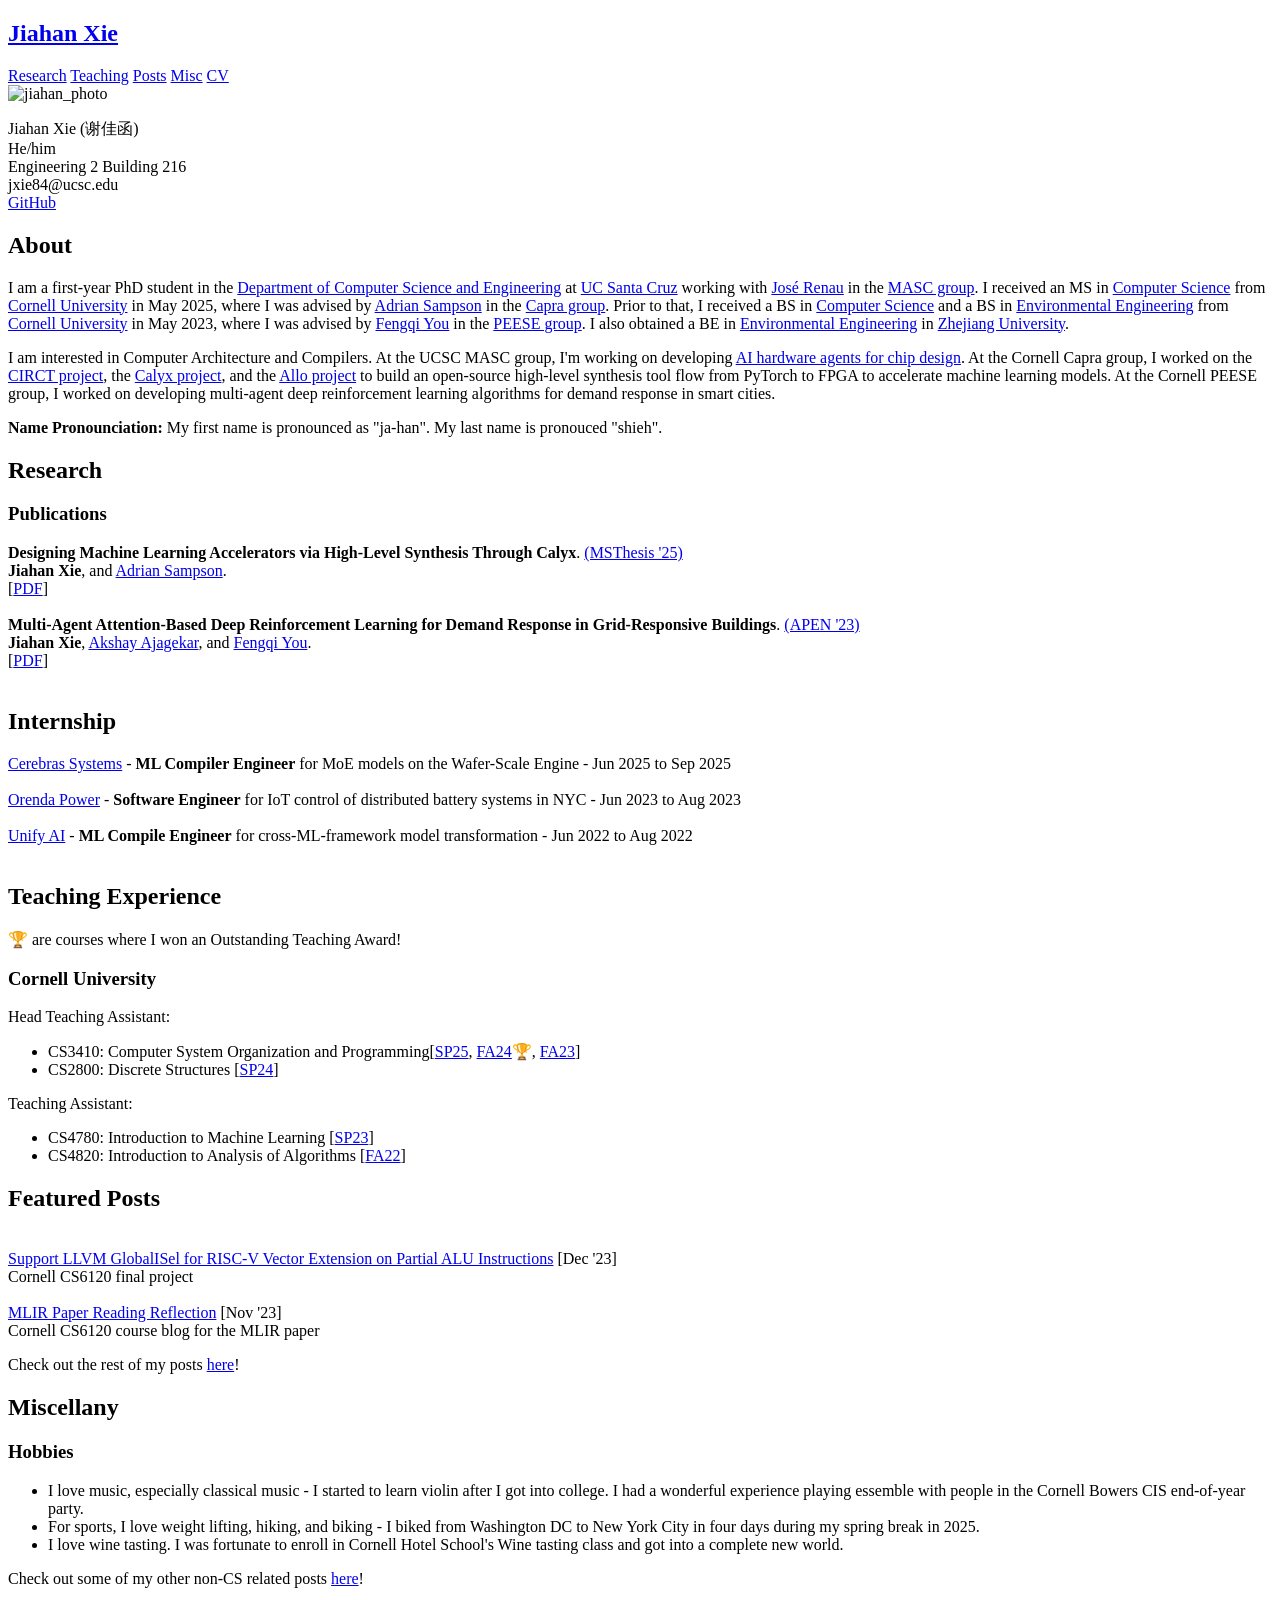
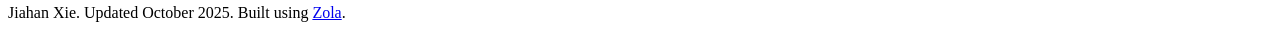
==== about/index.html @ 3ce9fde3 "deploy: 3f0bf001915a5d16b5d237b95fc6ea4cb7114ef1" ====
<!DOCTYPE html>
<html lang="en">

<head>
  <meta charset="utf-8">
  
  <title>About | Jiahan Xie</title>
  
  <link rel="icon" href="https://jiahanxie353.github.io/img/favicon.png" type="image/png">
  <link href="https://jiahanxie353.github.io/css/main.css" type="text/css" rel="stylesheet">
</head>

<body>
  <header>
    <nav>
      <h1 class="name"><a class="nav-item" href="/">Jiahan Xie</a></h1>
      <a class="nav-item" href="/#research">Research</a>
      <a class="nav-item" href="/#teaching">Teaching</a>
      <a class="nav-item" href="https://jiahanxie353.github.io/posts/">Posts</a>
      <a class="nav-item" href="https://jiahanxie353.github.io/misc/">Misc</a>
      <a class="nav-item" href="https://jiahanxie353.github.io/Jiahan_Xie_CV_Current.pdf">CV</a>
    </nav>
  </header><!--End of Header-->

  <section class="section">
    <div class="container">
      

<div class = "basic_info">
  <img src="https://jiahanxie353.github.io/img/tall.jpg" alt="jiahan_photo">
  <p> Jiahan Xie (谢佳函) <br>
  He/him<br>
  Engineering 2 Building 216<br>
  jxie84@ucsc.edu<br>
  <a href="https://github.com/jiahanxie353">GitHub</a></p>
  <!-- <p> <a href = "Jiahan_Xie_CV_Current.pdf"> CV </a></p> -->
  <!-- <p> <a href = "https://twitter.com/ayaka_yourhero"> Twitter </a></p> -->
</div> <!-- End of basic_info -->


<!-- Bio -->
<section>
  <div class="bio">
    
    <h2>About</h2>
    <p>I am a first-year PhD student in the <a href="https://engineering.ucsc.edu/departments/computer-science-and-engineering/">Department of Computer Science and Engineering</a> at <a href="https://www.ucsc.edu/">UC Santa Cruz</a> working with <a href="https://users.soe.ucsc.edu/~renau/">José Renau</a> in the <a href="https://masc.soe.ucsc.edu/">MASC group</a>. I received an MS in <a href="https://www.cs.cornell.edu/master-science-computer-science">Computer Science</a> from <a href="https://www.cornell.edu/">Cornell University</a> in May 2025, where I was advised by <a href="https://www.cs.cornell.edu/~asampson/">Adrian Sampson</a> in the <a href="https://capra.cs.cornell.edu/">Capra group</a>. Prior to that, I received a BS in <a href="https://www.cs.cornell.edu/">Computer Science</a> and a BS in <a href="https://cals.cornell.edu/environmental-engineering">Environmental Engineering</a> from <a href="https://www.cornell.edu/">Cornell University</a> in May 2023, where I was advised by <a href="https://www.peese.org/professor/">Fengqi You</a> in the <a href="https://www.peese.org/">PEESE group</a>. I also obtained a BE in <a href="http://www.cers.zju.edu.cn/ceren/2019/0812/c35429a1466307/page.htm">Environmental Engineering</a> in <a href="https://www.zju.edu.cn/english/">Zhejiang University</a>.</p>
<p>I am interested in Computer Architecture and Compilers. At the UCSC MASC group, I'm working on developing <a href="https://github.com/masc-ucsc/hagent">AI hardware agents for chip design</a>. At the Cornell Capra group, I worked on the <a href="https://circt.llvm.org/">CIRCT project</a>, the <a href="https://calyxir.org/">Calyx project</a>, and the <a href="https://cornell-zhang.github.io/allo/">Allo project</a> to build an open-source high-level synthesis tool flow from PyTorch to FPGA to accelerate machine learning models. At the Cornell PEESE group, I worked on developing multi-agent deep reinforcement learning algorithms for demand response in smart cities.</p>
<p><strong>Name Pronounciation:</strong> My first name is pronounced as "ja-han". My last name is pronouced "shieh".</p>

  </div>
</section>

<section>
  <div class="research" id="research">
    <h2>Research</h2>
    <h3>Publications</h3>
    
    
    
    <div>
      <div>
      <b>Designing Machine Learning Accelerators via High-Level Synthesis Through Calyx</b>. <a href = "https:&#x2F;&#x2F;www.cs.cornell.edu&#x2F;master-science-computer-science">(MSThesis &#x27;25)</a>
      </div>
      <div class="pub_list">
      
      <b>Jiahan Xie</b>, 
      
      and <a href="https:&#x2F;&#x2F;www.cs.cornell.edu&#x2F;~asampson&#x2F;">Adrian Sampson</a>.
      <br>
      
      [<a href="&#x2F;files&#x2F;publications&#x2F;ms-thesis.pdf">PDF</a>]
      
      
      </div>
    </div><br>
    
    
    <div>
      <div>
      <b>Multi-Agent Attention-Based Deep Reinforcement Learning for Demand Response in Grid-Responsive Buildings</b>. <a href = "https:&#x2F;&#x2F;www.sciencedirect.com&#x2F;journal&#x2F;applied-energy">(APEN &#x27;23)</a>
      </div>
      <div class="pub_list">
      
      <b>Jiahan Xie</b>, 
      
      <a href="https:&#x2F;&#x2F;www.akshayajagekar.com&#x2F;">Akshay Ajagekar</a>, 
      
      and <a href="https:&#x2F;&#x2F;www.engineering.cornell.edu&#x2F;people&#x2F;fengqi-you&#x2F;">Fengqi You</a>.
      <br>
      
      [<a href="&#x2F;files&#x2F;publications&#x2F;apen.pdf">PDF</a>]
      
      
      </div>
    </div><br>
    
  </div>
</section>


<section>
  <div class="internship" id="internship">
    <h2>Internship</h2>
    
    
    <div>
    
    <a href="https:&#x2F;&#x2F;www.cerebras.ai&#x2F;">Cerebras Systems</a>
    
    - <b>ML Compiler Engineer</b> for MoE models on the Wafer-Scale Engine - Jun 2025 to Sep 2025
    </div><br>
    
    <div>
    
    <a href="https:&#x2F;&#x2F;orendapower.com&#x2F;">Orenda Power</a>
    
    - <b>Software Engineer</b> for IoT control of distributed battery systems in NYC - Jun 2023 to Aug 2023
    </div><br>
    
    <div>
    
    <a href="https:&#x2F;&#x2F;unify.ai&#x2F;">Unify AI</a>
    
    - <b>ML Compile Engineer</b> for cross-ML-framework model transformation - Jun 2022 to Aug 2022
    </div><br>
    
  </div>
</section>

<section>
  <div class="teaching" id="teaching">
    <h2>Teaching Experience</h2>
    &#127942; are courses where I won an Outstanding Teaching Award!
    
    
    <h3>Cornell University</h3>
    <p>Head Teaching Assistant:</p>
<ul>
<li>CS3410: Computer System Organization and Programming[<a href="https://www.cs.cornell.edu/courses/cs3410/2025sp/">SP25</a>, <a href="https://www.cs.cornell.edu/courses/cs3410/2024fa/">FA24</a>🏆, <a href="https://classes.cornell.edu/browse/roster/FA23/class/CS/3410">FA23</a>]</li>
<li>CS2800: Discrete Structures [<a href="https://classes.cornell.edu/browse/roster/SP24/class/CS/2800">SP24</a>]</li>
</ul>
<p>Teaching Assistant:</p>
<ul>
<li>CS4780: Introduction to Machine Learning [<a href="https://classes.cornell.edu/browse/roster/SP23/class/CS/4780">SP23</a>]</li>
<li>CS4820: Introduction to Analysis of Algorithms [<a href="https://classes.cornell.edu/browse/roster/FA23/class/CS/4820">FA22</a>]</li>
</ul>

    
  </div>
</section>

<section>
  <div class="posts">
    <h2>Featured Posts</h2>
    
    <br>
    <a href="https:&#x2F;&#x2F;www.cs.cornell.edu&#x2F;courses&#x2F;cs6120&#x2F;2023fa&#x2F;blog&#x2F;rvv-llvm-gisel&#x2F;">Support LLVM GlobalISel for RISC-V Vector Extension on Partial ALU Instructions</a> [Dec &#x27;23]
    <div class="indented">
    Cornell CS6120 final project
    </div><br>
    <a href="https:&#x2F;&#x2F;www.cs.cornell.edu&#x2F;courses&#x2F;cs6120&#x2F;2023fa&#x2F;blog&#x2F;mlir&#x2F;">MLIR Paper Reading Reflection</a> [Nov &#x27;23]
    <div class="indented">
    Cornell CS6120 course blog for the MLIR paper
    </div>
    <p>Check out the rest of my posts <a href="https://jiahanxie353.github.io/posts/">here</a>!</p>
  </div>
</section>

<section>
  <div class="misc">
    <h2>Miscellany</h2>
    
    <h3>Hobbies</h3>
    <ul>
<li>I love music, especially classical music - I started to learn violin after I got into college. I had a wonderful experience playing essemble with people in the Cornell Bowers CIS end-of-year party.</li>
<li>For sports, I love weight lifting, hiking, and biking - I biked from Washington DC to New York City in four days during my spring break in 2025.</li>
<li>I love wine tasting. I was fortunate to enroll in Cornell Hotel School's Wine tasting class and got into a complete new world.</li>
</ul>

    <p>Check out some of my other non-CS related posts <a href="https://jiahanxie353.github.io/misc/">here</a>!
  </div>
</section>


    </div>
  </section>
</body>

<footer>
<p>Jiahan Xie. Updated October 2025. Built using <a href="https://www.getzola.org/">Zola</a>.</p>
</footer>

</html>
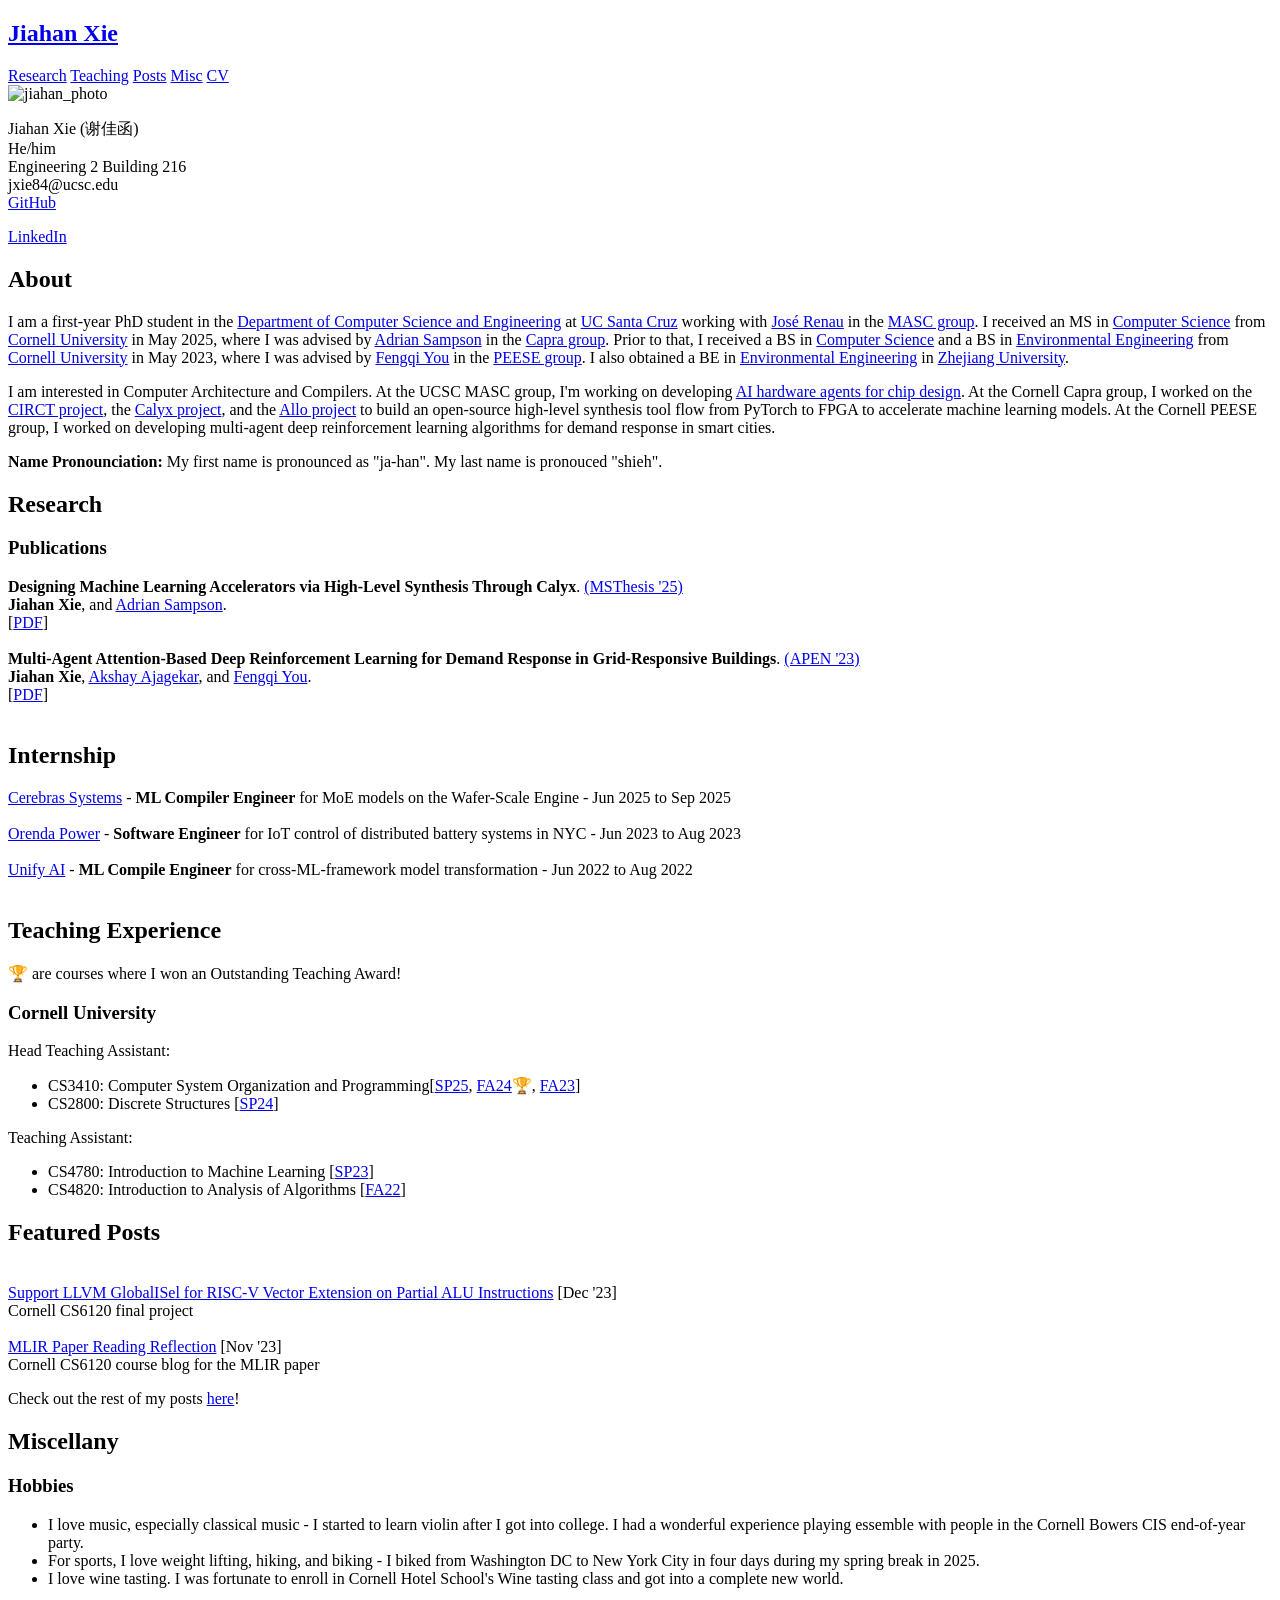
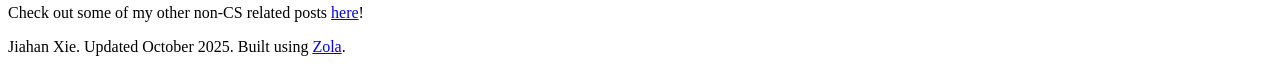
==== commit 473b476c: "deploy: 453d6703da9d38d57b4dfc6fa80bc749235bc399" ====
--- a/about/index.html
+++ b/about/index.html
@@ -34,7 +34,7 @@
   jxie84@ucsc.edu<br>
   <a href="https://github.com/jiahanxie353">GitHub</a></p>
   <!-- <p> <a href = "Jiahan_Xie_CV_Current.pdf"> CV </a></p> -->
-  <!-- <p> <a href = "https://twitter.com/ayaka_yourhero"> Twitter </a></p> -->
+  <p> <a href = "https://www.linkedin.com/in/jiahan-xie-0924b9226/"> LinkedIn </a></p>
 </div> <!-- End of basic_info -->
 
 
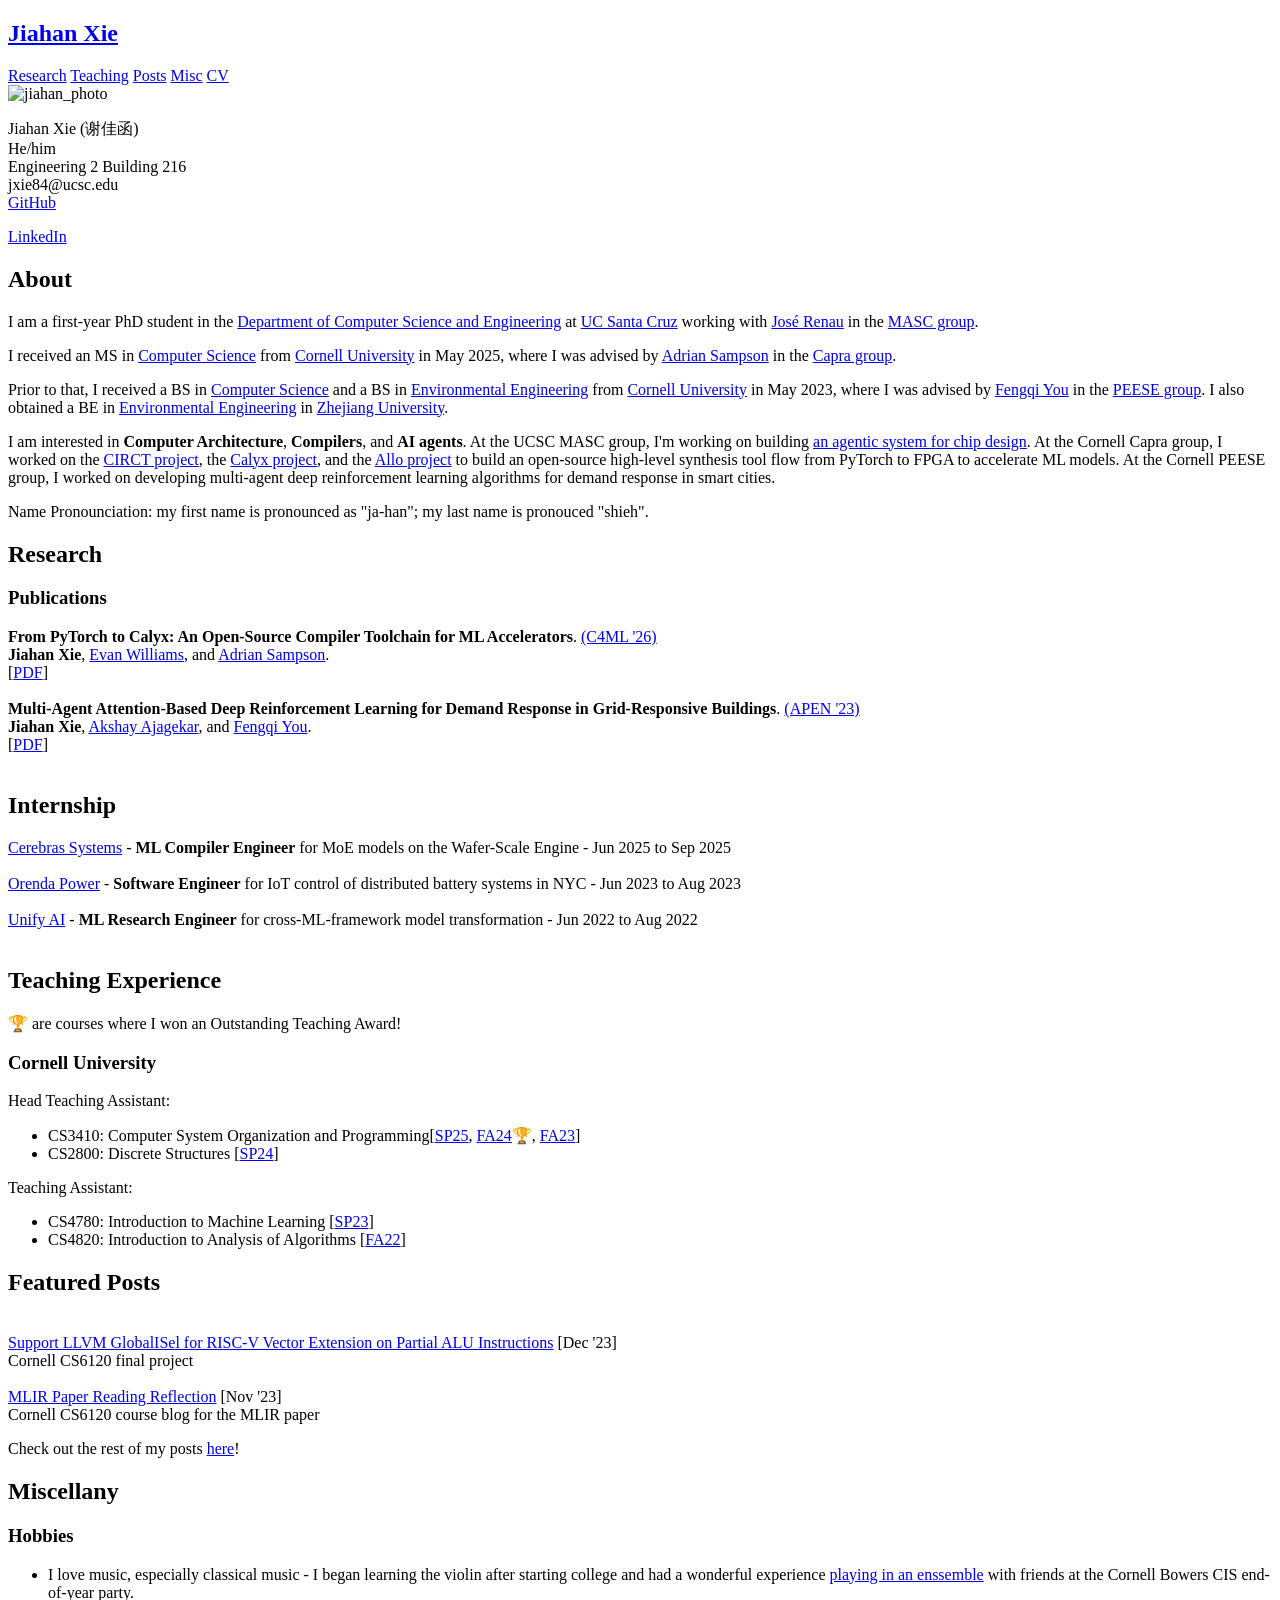
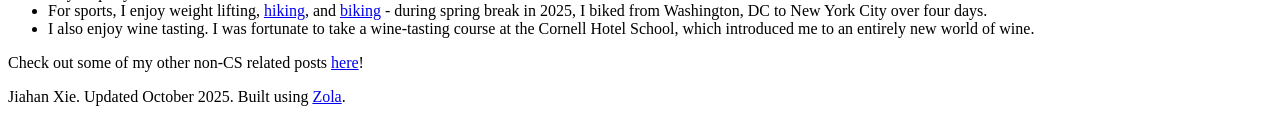
==== commit e36bd901: "deploy: 4eee108e94d418e946272a928281e93fccb4250f" ====
--- a/about/index.html
+++ b/about/index.html
@@ -43,9 +43,11 @@
   <div class="bio">
     
     <h2>About</h2>
-    <p>I am a first-year PhD student in the <a href="https://engineering.ucsc.edu/departments/computer-science-and-engineering/">Department of Computer Science and Engineering</a> at <a href="https://www.ucsc.edu/">UC Santa Cruz</a> working with <a href="https://users.soe.ucsc.edu/~renau/">José Renau</a> in the <a href="https://masc.soe.ucsc.edu/">MASC group</a>. I received an MS in <a href="https://www.cs.cornell.edu/master-science-computer-science">Computer Science</a> from <a href="https://www.cornell.edu/">Cornell University</a> in May 2025, where I was advised by <a href="https://www.cs.cornell.edu/~asampson/">Adrian Sampson</a> in the <a href="https://capra.cs.cornell.edu/">Capra group</a>. Prior to that, I received a BS in <a href="https://www.cs.cornell.edu/">Computer Science</a> and a BS in <a href="https://cals.cornell.edu/environmental-engineering">Environmental Engineering</a> from <a href="https://www.cornell.edu/">Cornell University</a> in May 2023, where I was advised by <a href="https://www.peese.org/professor/">Fengqi You</a> in the <a href="https://www.peese.org/">PEESE group</a>. I also obtained a BE in <a href="http://www.cers.zju.edu.cn/ceren/2019/0812/c35429a1466307/page.htm">Environmental Engineering</a> in <a href="https://www.zju.edu.cn/english/">Zhejiang University</a>.</p>
-<p>I am interested in Computer Architecture and Compilers. At the UCSC MASC group, I'm working on developing <a href="https://github.com/masc-ucsc/hagent">AI hardware agents for chip design</a>. At the Cornell Capra group, I worked on the <a href="https://circt.llvm.org/">CIRCT project</a>, the <a href="https://calyxir.org/">Calyx project</a>, and the <a href="https://cornell-zhang.github.io/allo/">Allo project</a> to build an open-source high-level synthesis tool flow from PyTorch to FPGA to accelerate machine learning models. At the Cornell PEESE group, I worked on developing multi-agent deep reinforcement learning algorithms for demand response in smart cities.</p>
-<p><strong>Name Pronounciation:</strong> My first name is pronounced as "ja-han". My last name is pronouced "shieh".</p>
+    <p>I am a first-year PhD student in the <a rel="external" href="https://engineering.ucsc.edu/departments/computer-science-and-engineering/">Department of Computer Science and Engineering</a> at <a rel="external" href="https://www.ucsc.edu/">UC Santa Cruz</a> working with <a rel="external" href="https://users.soe.ucsc.edu/~renau/">José Renau</a> in the <a rel="external" href="https://masc.soe.ucsc.edu/">MASC group</a>.</p>
+<p>I received an MS in <a rel="external" href="https://www.cs.cornell.edu/master-science-computer-science">Computer Science</a> from <a rel="external" href="https://www.cornell.edu/">Cornell University</a> in May 2025, where I was advised by <a rel="external" href="https://www.cs.cornell.edu/~asampson/">Adrian Sampson</a> in the <a rel="external" href="https://capra.cs.cornell.edu/">Capra group</a>.</p>
+<p>Prior to that, I received a BS in <a rel="external" href="https://www.cs.cornell.edu/">Computer Science</a> and a BS in <a rel="external" href="https://cals.cornell.edu/environmental-engineering">Environmental Engineering</a> from <a rel="external" href="https://www.cornell.edu/">Cornell University</a> in May 2023, where I was advised by <a rel="external" href="https://www.peese.org/professor/">Fengqi You</a> in the <a rel="external" href="https://www.peese.org/">PEESE group</a>. I also obtained a BE in <a rel="external" href="http://www.cers.zju.edu.cn/ceren/2019/0812/c35429a1466307/page.htm">Environmental Engineering</a> in <a rel="external" href="https://www.zju.edu.cn/english/">Zhejiang University</a>.</p>
+<p>I am interested in <strong>Computer Architecture</strong>, <strong>Compilers</strong>, and <strong>AI agents</strong>. At the UCSC MASC group, I'm working on building <a rel="external" href="https://github.com/masc-ucsc/hagent">an agentic system for chip design</a>. At the Cornell Capra group, I worked on the <a rel="external" href="https://circt.llvm.org/">CIRCT project</a>, the <a rel="external" href="https://calyxir.org/">Calyx project</a>, and the <a rel="external" href="https://cornell-zhang.github.io/allo/">Allo project</a> to build an open-source high-level synthesis tool flow from PyTorch to FPGA to accelerate ML models. At the Cornell PEESE group, I worked on developing multi-agent deep reinforcement learning algorithms for demand response in smart cities.</p>
+<p>Name Pronounciation: my first name is pronounced as "ja-han"; my last name is pronouced "shieh".</p>
 
   </div>
 </section>
@@ -59,16 +61,18 @@
     
     <div>
       <div>
-      <b>Designing Machine Learning Accelerators via High-Level Synthesis Through Calyx</b>. <a href = "https:&#x2F;&#x2F;www.cs.cornell.edu&#x2F;master-science-computer-science">(MSThesis &#x27;25)</a>
+      <b>From PyTorch to Calyx: An Open-Source Compiler Toolchain for ML Accelerators</b>. <a href = "https:&#x2F;&#x2F;c4ml.org&#x2F;">(C4ML &#x27;26)</a>
       </div>
       <div class="pub_list">
       
       <b>Jiahan Xie</b>, 
       
+      <a href="https:&#x2F;&#x2F;evanmwilliams.github.io&#x2F;">Evan Williams</a>, 
+      
       and <a href="https:&#x2F;&#x2F;www.cs.cornell.edu&#x2F;~asampson&#x2F;">Adrian Sampson</a>.
       <br>
       
-      [<a href="&#x2F;files&#x2F;publications&#x2F;ms-thesis.pdf">PDF</a>]
+      [<a href="&#x2F;files&#x2F;publications&#x2F;pt2calyx.pdf">PDF</a>]
       
       
       </div>
@@ -121,7 +125,7 @@
     
     <a href="https:&#x2F;&#x2F;unify.ai&#x2F;">Unify AI</a>
     
-    - <b>ML Compile Engineer</b> for cross-ML-framework model transformation - Jun 2022 to Aug 2022
+    - <b>ML Research Engineer</b> for cross-ML-framework model transformation - Jun 2022 to Aug 2022
     </div><br>
     
   </div>
@@ -136,13 +140,13 @@
     <h3>Cornell University</h3>
     <p>Head Teaching Assistant:</p>
 <ul>
-<li>CS3410: Computer System Organization and Programming[<a href="https://www.cs.cornell.edu/courses/cs3410/2025sp/">SP25</a>, <a href="https://www.cs.cornell.edu/courses/cs3410/2024fa/">FA24</a>🏆, <a href="https://classes.cornell.edu/browse/roster/FA23/class/CS/3410">FA23</a>]</li>
-<li>CS2800: Discrete Structures [<a href="https://classes.cornell.edu/browse/roster/SP24/class/CS/2800">SP24</a>]</li>
+<li>CS3410: Computer System Organization and Programming[<a rel="external" href="https://www.cs.cornell.edu/courses/cs3410/2025sp/">SP25</a>, <a rel="external" href="https://www.cs.cornell.edu/courses/cs3410/2024fa/">FA24</a>🏆, <a rel="external" href="https://classes.cornell.edu/browse/roster/FA23/class/CS/3410">FA23</a>]</li>
+<li>CS2800: Discrete Structures [<a rel="external" href="https://classes.cornell.edu/browse/roster/SP24/class/CS/2800">SP24</a>]</li>
 </ul>
 <p>Teaching Assistant:</p>
 <ul>
-<li>CS4780: Introduction to Machine Learning [<a href="https://classes.cornell.edu/browse/roster/SP23/class/CS/4780">SP23</a>]</li>
-<li>CS4820: Introduction to Analysis of Algorithms [<a href="https://classes.cornell.edu/browse/roster/FA23/class/CS/4820">FA22</a>]</li>
+<li>CS4780: Introduction to Machine Learning [<a rel="external" href="https://classes.cornell.edu/browse/roster/SP23/class/CS/4780">SP23</a>]</li>
+<li>CS4820: Introduction to Analysis of Algorithms [<a rel="external" href="https://classes.cornell.edu/browse/roster/FA23/class/CS/4820">FA22</a>]</li>
 </ul>
 
     
@@ -172,9 +176,9 @@
     
     <h3>Hobbies</h3>
     <ul>
-<li>I love music, especially classical music - I started to learn violin after I got into college. I had a wonderful experience playing essemble with people in the Cornell Bowers CIS end-of-year party.</li>
-<li>For sports, I love weight lifting, hiking, and biking - I biked from Washington DC to New York City in four days during my spring break in 2025.</li>
-<li>I love wine tasting. I was fortunate to enroll in Cornell Hotel School's Wine tasting class and got into a complete new world.</li>
+<li>I love music, especially classical music - I began learning the violin after starting college and had a wonderful experience <a href="/img/hobbies/violin.png">playing in an enssemble</a> with friends at the Cornell Bowers CIS end-of-year party.</li>
+<li>For sports, I enjoy weight lifting, <a href="/img/hobbies/hiking.jpg">hiking</a>, and <a href="/img/hobbies/biking.jpeg">biking</a> - during spring break in 2025, I biked from Washington, DC to New York City over four days.</li>
+<li>I also enjoy wine tasting. I was fortunate to take a wine-tasting course at the Cornell Hotel School, which introduced me to an entirely new world of wine.</li>
 </ul>
 
     <p>Check out some of my other non-CS related posts <a href="https://jiahanxie353.github.io/misc/">here</a>!
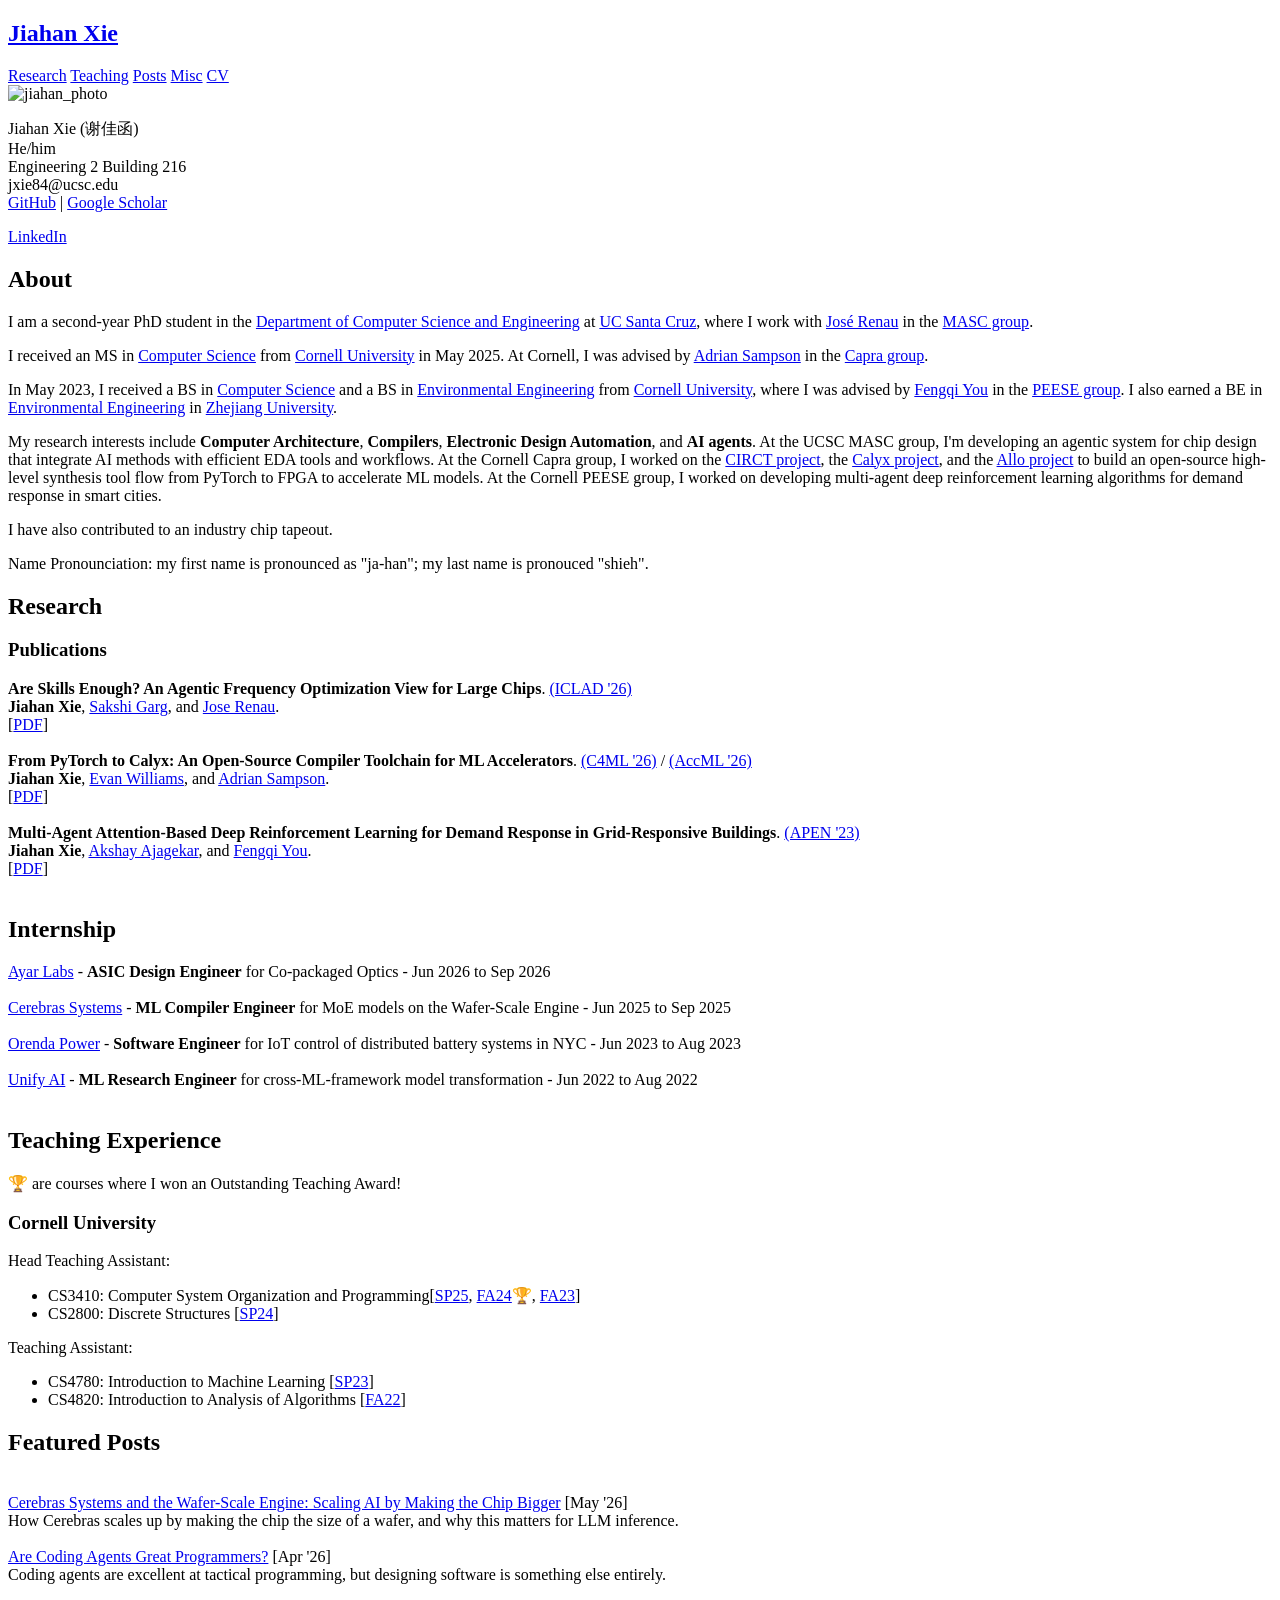
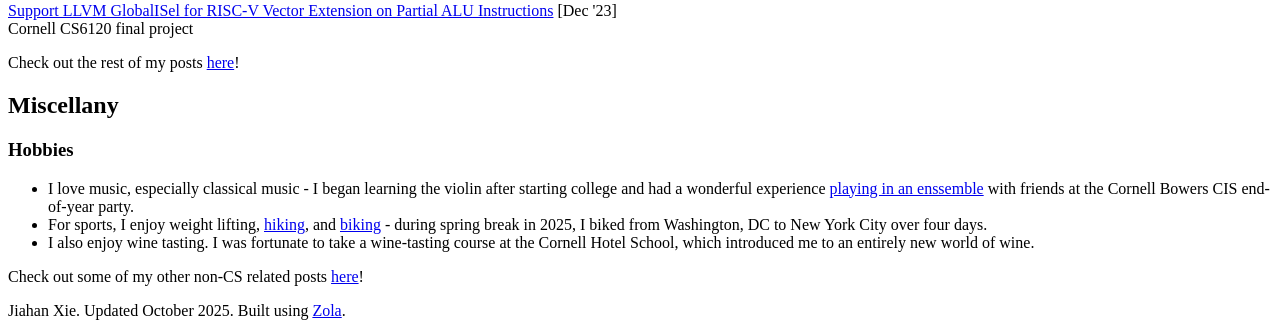
==== commit f0677e89: "deploy: 2b9c9852264303284aab5269e09e33028ef475bf" ====
--- a/about/index.html
+++ b/about/index.html
@@ -32,7 +32,7 @@
   He/him<br>
   Engineering 2 Building 216<br>
   jxie84@ucsc.edu<br>
-  <a href="https://github.com/jiahanxie353">GitHub</a></p>
+  <a href="https://github.com/jiahanxie353">GitHub</a> | <a href="https://scholar.google.com/citations?user=Hs2OaRoAAAAJ&hl=en">Google Scholar</a></p>
   <!-- <p> <a href = "Jiahan_Xie_CV_Current.pdf"> CV </a></p> -->
   <p> <a href = "https://www.linkedin.com/in/jiahan-xie-0924b9226/"> LinkedIn </a></p>
 </div> <!-- End of basic_info -->
@@ -43,10 +43,11 @@
   <div class="bio">
     
     <h2>About</h2>
-    <p>I am a first-year PhD student in the <a rel="external" href="https://engineering.ucsc.edu/departments/computer-science-and-engineering/">Department of Computer Science and Engineering</a> at <a rel="external" href="https://www.ucsc.edu/">UC Santa Cruz</a> working with <a rel="external" href="https://users.soe.ucsc.edu/~renau/">José Renau</a> in the <a rel="external" href="https://masc.soe.ucsc.edu/">MASC group</a>.</p>
-<p>I received an MS in <a rel="external" href="https://www.cs.cornell.edu/master-science-computer-science">Computer Science</a> from <a rel="external" href="https://www.cornell.edu/">Cornell University</a> in May 2025, where I was advised by <a rel="external" href="https://www.cs.cornell.edu/~asampson/">Adrian Sampson</a> in the <a rel="external" href="https://capra.cs.cornell.edu/">Capra group</a>.</p>
-<p>Prior to that, I received a BS in <a rel="external" href="https://www.cs.cornell.edu/">Computer Science</a> and a BS in <a rel="external" href="https://cals.cornell.edu/environmental-engineering">Environmental Engineering</a> from <a rel="external" href="https://www.cornell.edu/">Cornell University</a> in May 2023, where I was advised by <a rel="external" href="https://www.peese.org/professor/">Fengqi You</a> in the <a rel="external" href="https://www.peese.org/">PEESE group</a>. I also obtained a BE in <a rel="external" href="http://www.cers.zju.edu.cn/ceren/2019/0812/c35429a1466307/page.htm">Environmental Engineering</a> in <a rel="external" href="https://www.zju.edu.cn/english/">Zhejiang University</a>.</p>
-<p>I am interested in <strong>Computer Architecture</strong>, <strong>Compilers</strong>, and <strong>AI agents</strong>. At the UCSC MASC group, I'm working on building <a rel="external" href="https://github.com/masc-ucsc/hagent">an agentic system for chip design</a>. At the Cornell Capra group, I worked on the <a rel="external" href="https://circt.llvm.org/">CIRCT project</a>, the <a rel="external" href="https://calyxir.org/">Calyx project</a>, and the <a rel="external" href="https://cornell-zhang.github.io/allo/">Allo project</a> to build an open-source high-level synthesis tool flow from PyTorch to FPGA to accelerate ML models. At the Cornell PEESE group, I worked on developing multi-agent deep reinforcement learning algorithms for demand response in smart cities.</p>
+    <p>I am a second-year PhD student in the <a rel="external" href="https://engineering.ucsc.edu/departments/computer-science-and-engineering/">Department of Computer Science and Engineering</a> at <a rel="external" href="https://www.ucsc.edu/">UC Santa Cruz</a>, where I work with <a rel="external" href="https://users.soe.ucsc.edu/~renau/">José Renau</a> in the <a rel="external" href="https://masc.soe.ucsc.edu/">MASC group</a>.</p>
+<p>I received an MS in <a rel="external" href="https://www.cs.cornell.edu/master-science-computer-science">Computer Science</a> from <a rel="external" href="https://www.cornell.edu/">Cornell University</a> in May 2025. At Cornell, I was advised by <a rel="external" href="https://www.cs.cornell.edu/~asampson/">Adrian Sampson</a> in the <a rel="external" href="https://capra.cs.cornell.edu/">Capra group</a>.</p>
+<p>In May 2023, I received a BS in <a rel="external" href="https://www.cs.cornell.edu/">Computer Science</a> and a BS in <a rel="external" href="https://cals.cornell.edu/environmental-engineering">Environmental Engineering</a> from <a rel="external" href="https://www.cornell.edu/">Cornell University</a>, where I was advised by <a rel="external" href="https://www.peese.org/professor/">Fengqi You</a> in the <a rel="external" href="https://www.peese.org/">PEESE group</a>. I also earned a BE in <a rel="external" href="http://www.cers.zju.edu.cn/ceren/2019/0812/c35429a1466307/page.htm">Environmental Engineering</a> in <a rel="external" href="https://www.zju.edu.cn/english/">Zhejiang University</a>.</p>
+<p>My research interests include <strong>Computer Architecture</strong>, <strong>Compilers</strong>, <strong>Electronic Design Automation</strong>, and <strong>AI agents</strong>. At the UCSC MASC group, I'm developing an agentic system for chip design that integrate AI methods with efficient EDA tools and workflows. At the Cornell Capra group, I worked on the <a rel="external" href="https://circt.llvm.org/">CIRCT project</a>, the <a rel="external" href="https://calyxir.org/">Calyx project</a>, and the <a rel="external" href="https://cornell-zhang.github.io/allo/">Allo project</a> to build an open-source high-level synthesis tool flow from PyTorch to FPGA to accelerate ML models. At the Cornell PEESE group, I worked on developing multi-agent deep reinforcement learning algorithms for demand response in smart cities.</p>
+<p>I have also contributed to an industry chip tapeout.</p>
 <p>Name Pronounciation: my first name is pronounced as "ja-han"; my last name is pronouced "shieh".</p>
 
   </div>
@@ -61,7 +62,27 @@
     
     <div>
       <div>
-      <b>From PyTorch to Calyx: An Open-Source Compiler Toolchain for ML Accelerators</b>. <a href = "https:&#x2F;&#x2F;c4ml.org&#x2F;">(C4ML &#x27;26)</a>
+      <b>Are Skills Enough? An Agentic Frequency Optimization View for Large Chips</b>. <a href = "https:&#x2F;&#x2F;iclad.ai&#x2F;">(ICLAD &#x27;26)</a>
+      </div>
+      <div class="pub_list">
+      
+      <b>Jiahan Xie</b>, 
+      
+      <a href="https:&#x2F;&#x2F;masc.soe.ucsc.edu&#x2F;people.html">Sakshi Garg</a>, 
+      
+      and <a href="https:&#x2F;&#x2F;users.soe.ucsc.edu&#x2F;~renau&#x2F;">Jose Renau</a>.
+      <br>
+      
+      [<a href="&#x2F;files&#x2F;publications&#x2F;freq-opt.pdf">PDF</a>]
+      
+      
+      </div>
+    </div><br>
+    
+    
+    <div>
+      <div>
+      <b>From PyTorch to Calyx: An Open-Source Compiler Toolchain for ML Accelerators</b>. <a href = "https:&#x2F;&#x2F;c4ml.org&#x2F;">(C4ML &#x27;26)</a> / <a href = "https:&#x2F;&#x2F;accml.dcs.gla.ac.uk&#x2F;">(AccML &#x27;26)</a>
       </div>
       <div class="pub_list">
       
@@ -81,7 +102,7 @@
     
     <div>
       <div>
-      <b>Multi-Agent Attention-Based Deep Reinforcement Learning for Demand Response in Grid-Responsive Buildings</b>. <a href = "https:&#x2F;&#x2F;www.sciencedirect.com&#x2F;journal&#x2F;applied-energy">(APEN &#x27;23)</a>
+      <b>Multi-Agent Attention-Based Deep Reinforcement Learning for Demand Response in Grid-Responsive Buildings</b>. <a href = "https:&#x2F;&#x2F;www.sciencedirect.com&#x2F;science&#x2F;article&#x2F;pii&#x2F;S0306261923005263">(APEN &#x27;23)</a>
       </div>
       <div class="pub_list">
       
@@ -106,6 +127,13 @@
   <div class="internship" id="internship">
     <h2>Internship</h2>
     
+    
+    <div>
+    
+    <a href="https:&#x2F;&#x2F;ayarlabs.com&#x2F;">Ayar Labs</a>
+    
+    - <b>ASIC Design Engineer</b> for Co-packaged Optics - Jun 2026 to Sep 2026
+    </div><br>
     
     <div>
     
@@ -158,13 +186,17 @@
     <h2>Featured Posts</h2>
     
     <br>
+    <a href="https://jiahanxie353.github.io/posts/cerebras-wse/">Cerebras Systems and the Wafer-Scale Engine: Scaling AI by Making the Chip Bigger</a> [May &#x27;26]
+    <div class="indented">
+    How Cerebras scales up by making the chip the size of a wafer, and why this matters for LLM inference.
+    </div><br>
+    <a href="https://jiahanxie353.github.io/posts/are-coding-agents-great-programmers/">Are Coding Agents Great Programmers?</a> [Apr &#x27;26]
+    <div class="indented">
+    Coding agents are excellent at tactical programming, but designing software is something else entirely.
+    </div><br>
     <a href="https:&#x2F;&#x2F;www.cs.cornell.edu&#x2F;courses&#x2F;cs6120&#x2F;2023fa&#x2F;blog&#x2F;rvv-llvm-gisel&#x2F;">Support LLVM GlobalISel for RISC-V Vector Extension on Partial ALU Instructions</a> [Dec &#x27;23]
     <div class="indented">
     Cornell CS6120 final project
-    </div><br>
-    <a href="https:&#x2F;&#x2F;www.cs.cornell.edu&#x2F;courses&#x2F;cs6120&#x2F;2023fa&#x2F;blog&#x2F;mlir&#x2F;">MLIR Paper Reading Reflection</a> [Nov &#x27;23]
-    <div class="indented">
-    Cornell CS6120 course blog for the MLIR paper
     </div>
     <p>Check out the rest of my posts <a href="https://jiahanxie353.github.io/posts/">here</a>!</p>
   </div>
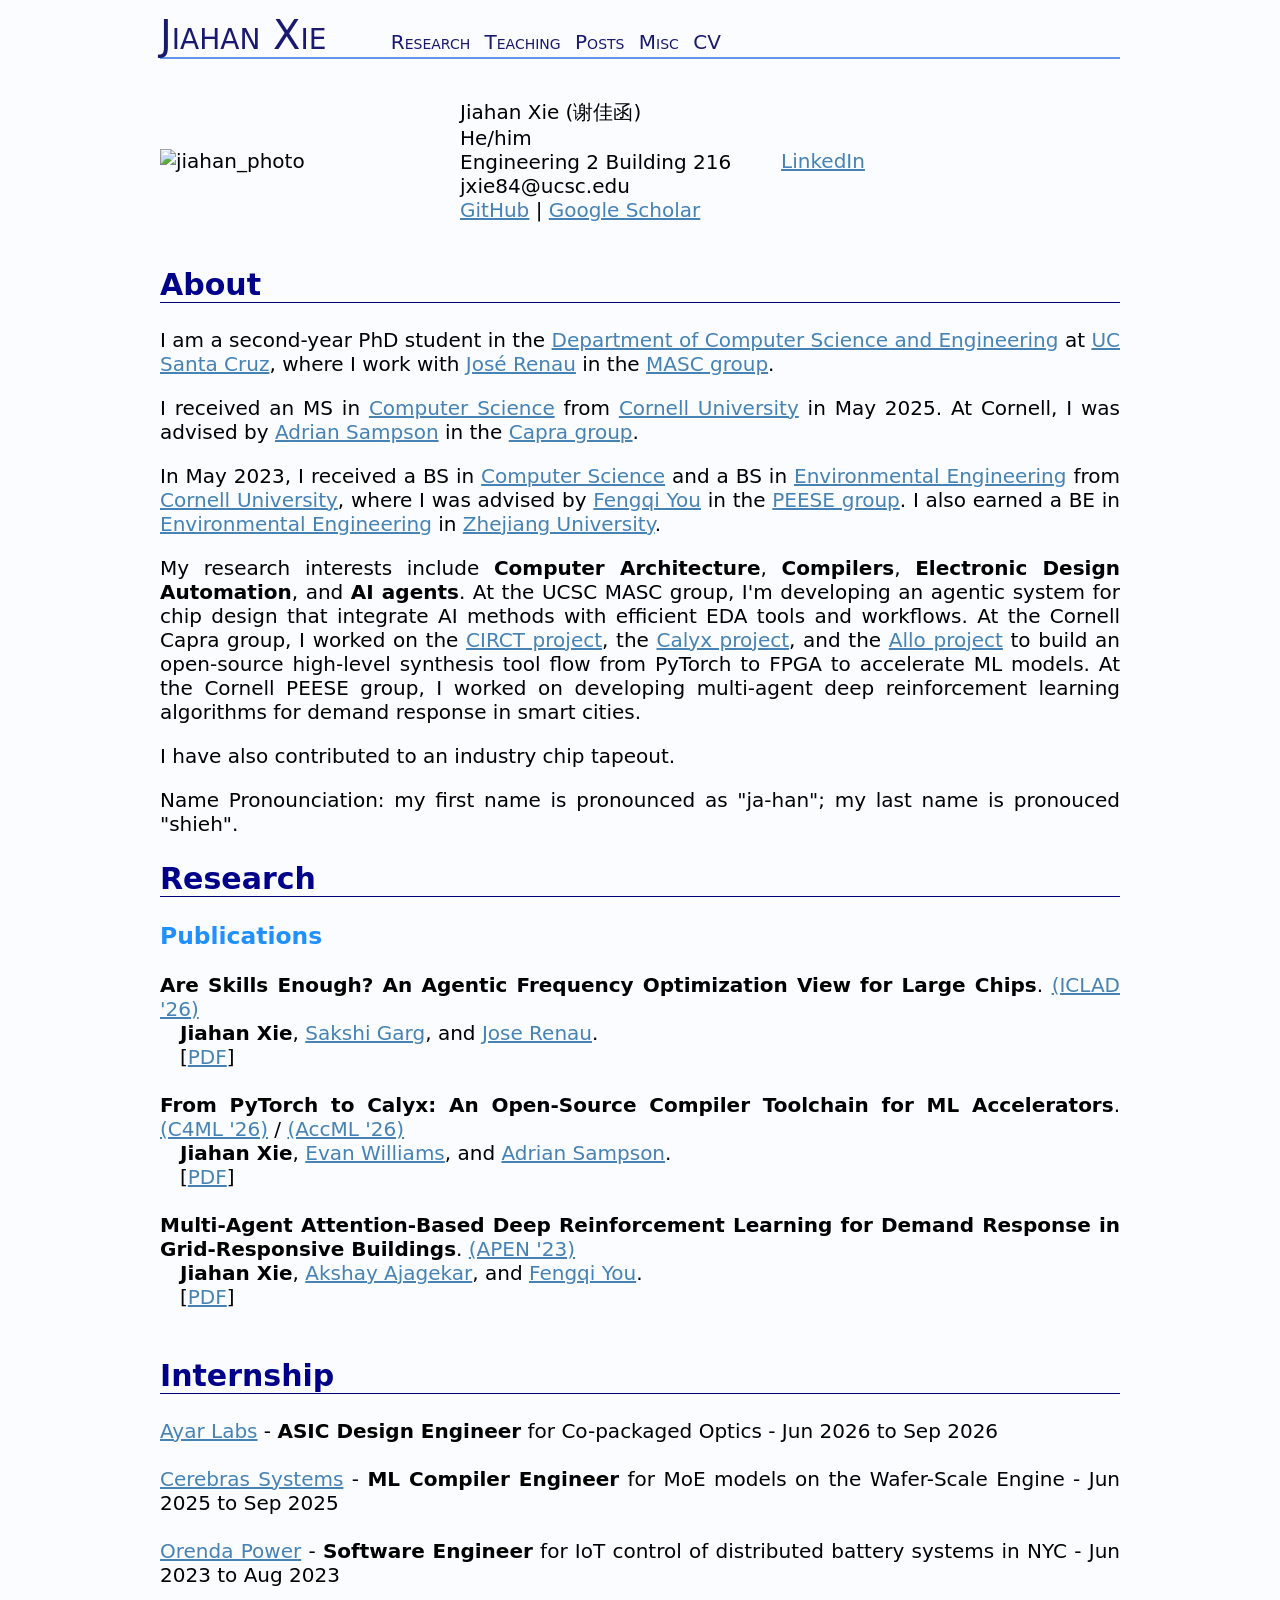
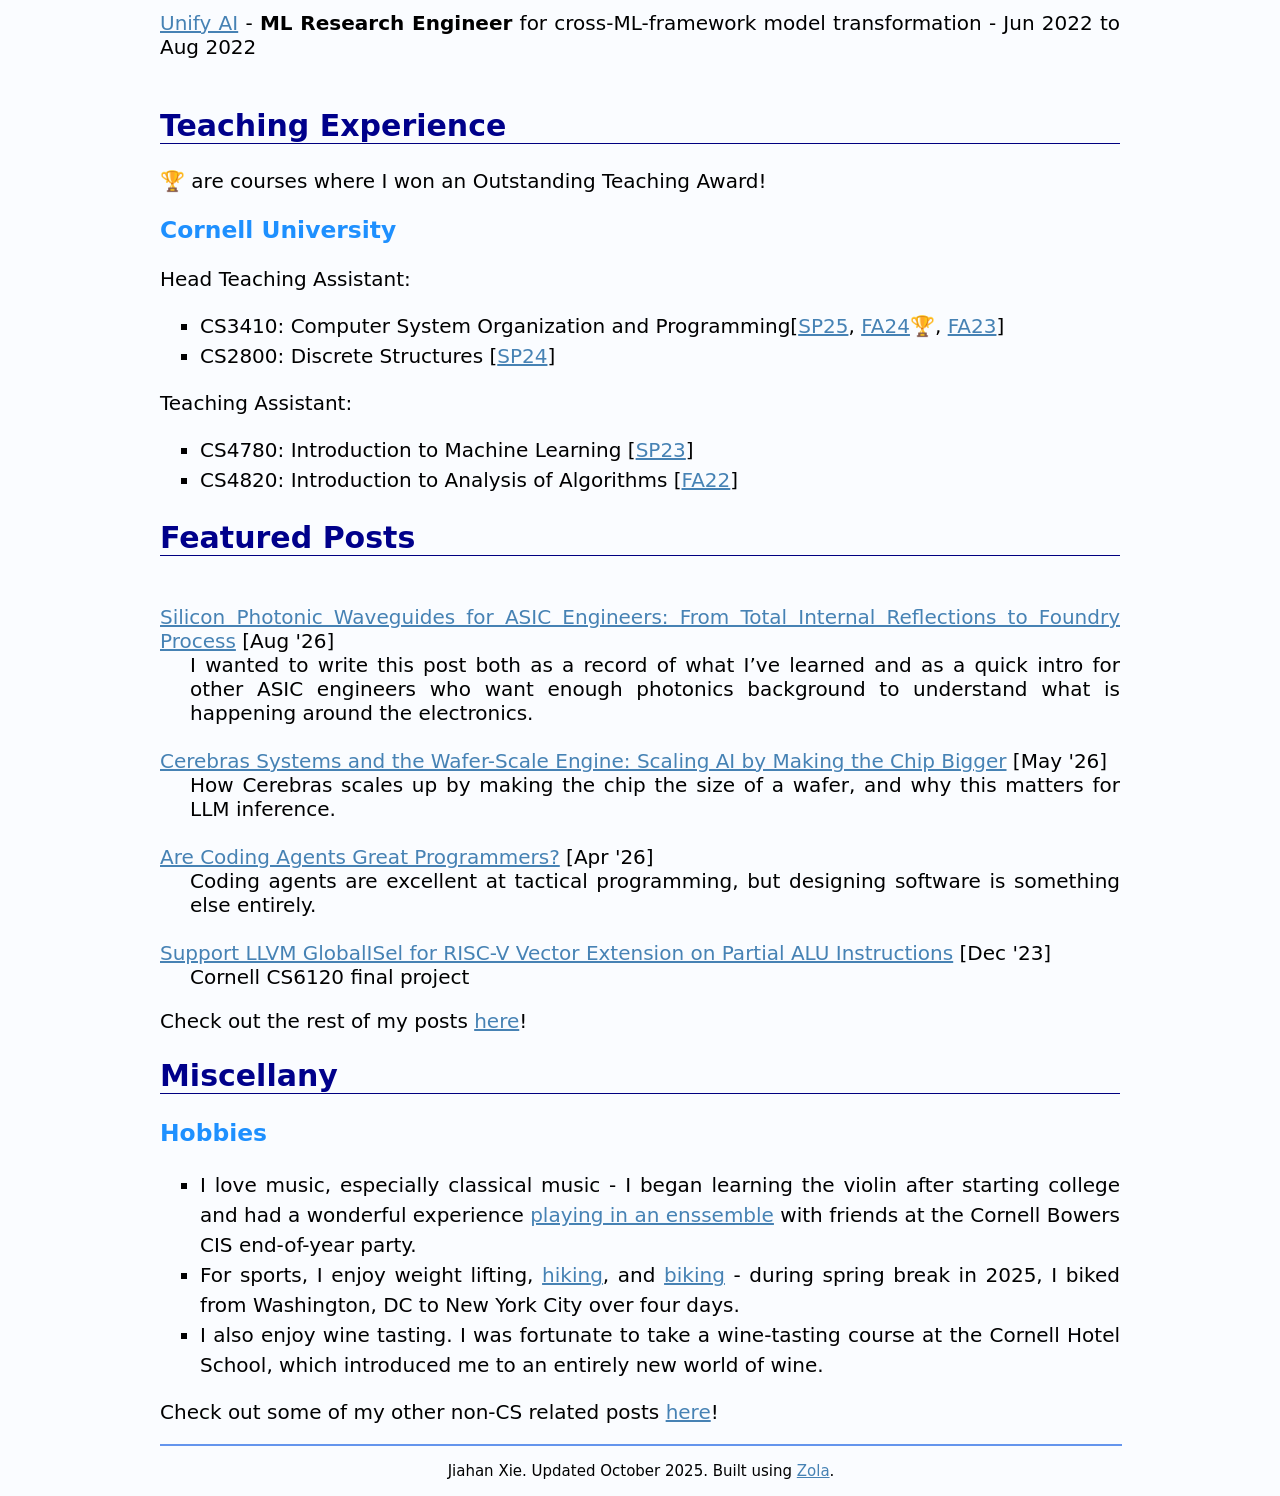
==== commit adf7034c: "deploy: 20414c47dcf47adf82aab460a3d25a881f75f962" ====
--- a/about/index.html
+++ b/about/index.html
@@ -186,6 +186,10 @@
     <h2>Featured Posts</h2>
     
     <br>
+    <a href="https://jiahanxie353.github.io/posts/waveguide/">Silicon Photonic Waveguides for ASIC Engineers: From Total Internal Reflections to Foundry Process</a> [Aug &#x27;26]
+    <div class="indented">
+    I wanted to write this post both as a record of what I’ve learned and as a quick intro for other ASIC engineers who want enough photonics background to understand what is happening around the electronics.
+    </div><br>
     <a href="https://jiahanxie353.github.io/posts/cerebras-wse/">Cerebras Systems and the Wafer-Scale Engine: Scaling AI by Making the Chip Bigger</a> [May &#x27;26]
     <div class="indented">
     How Cerebras scales up by making the chip the size of a wafer, and why this matters for LLM inference.
